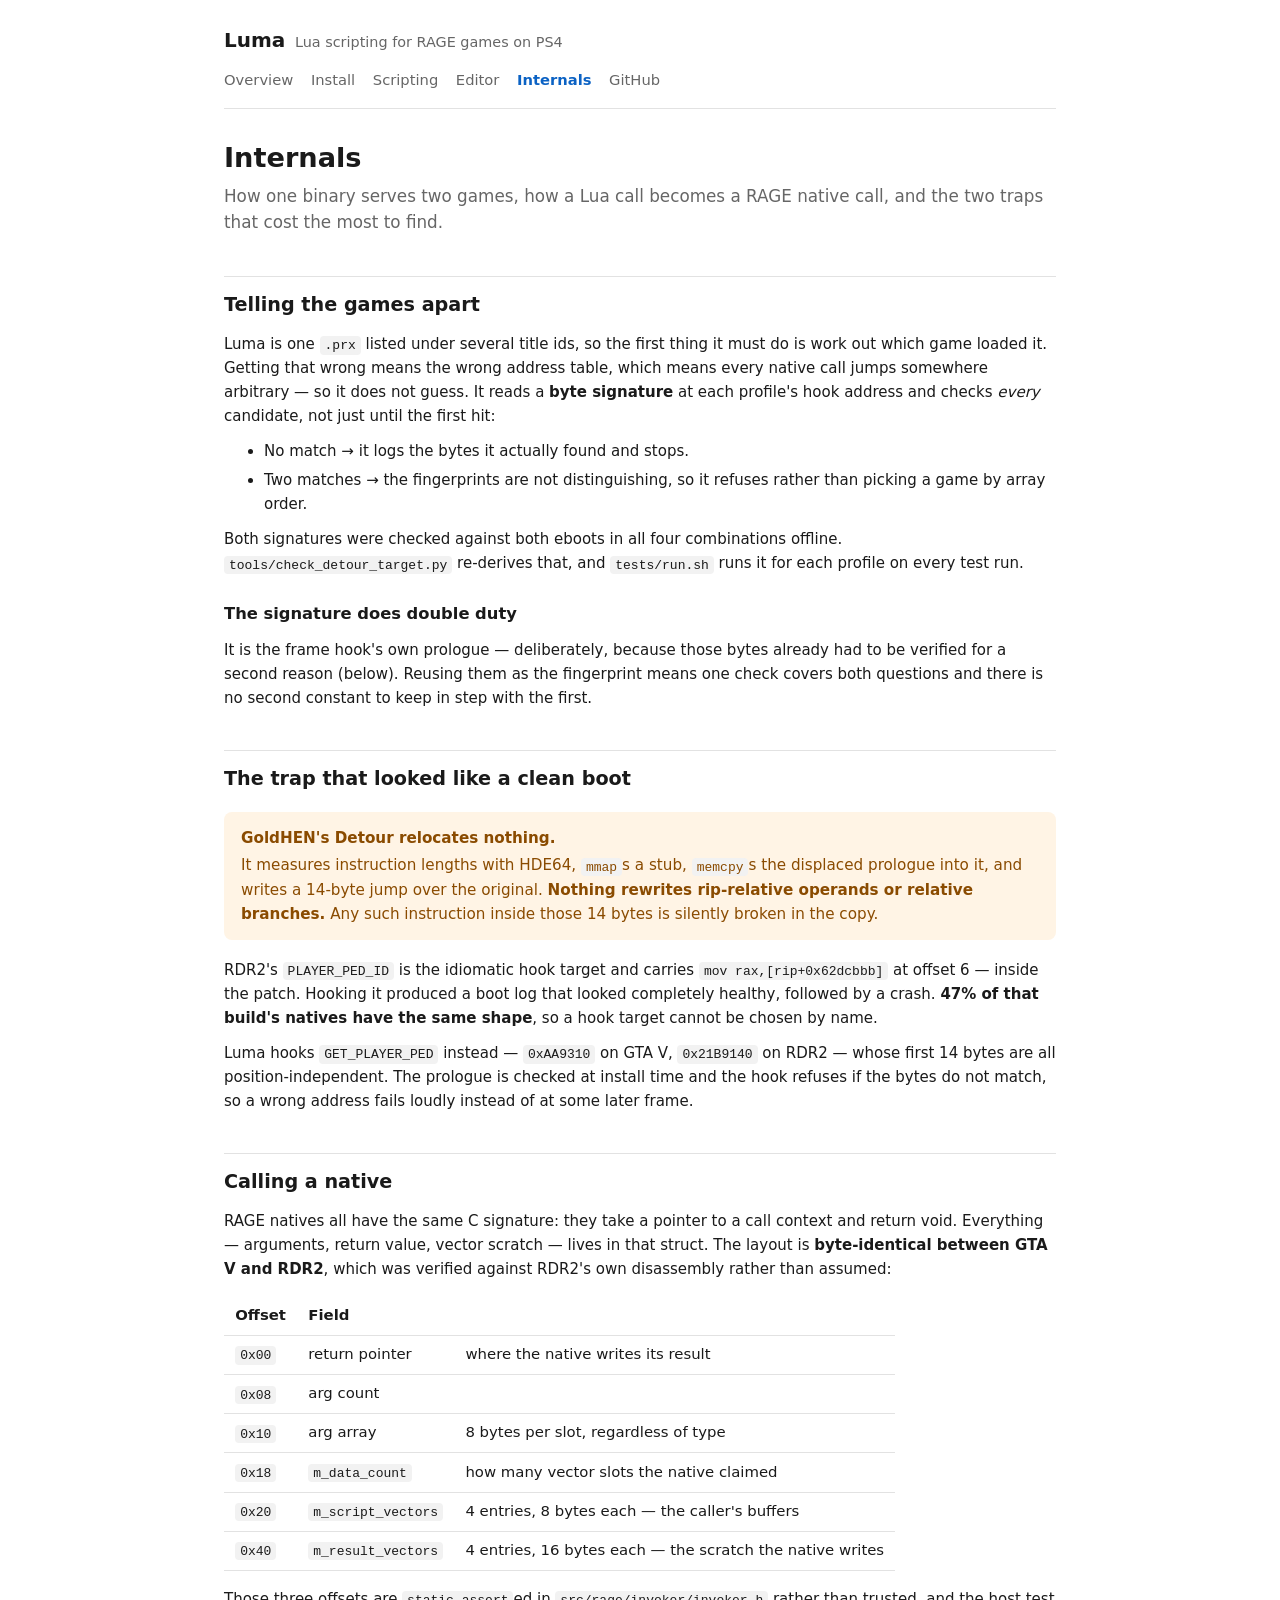
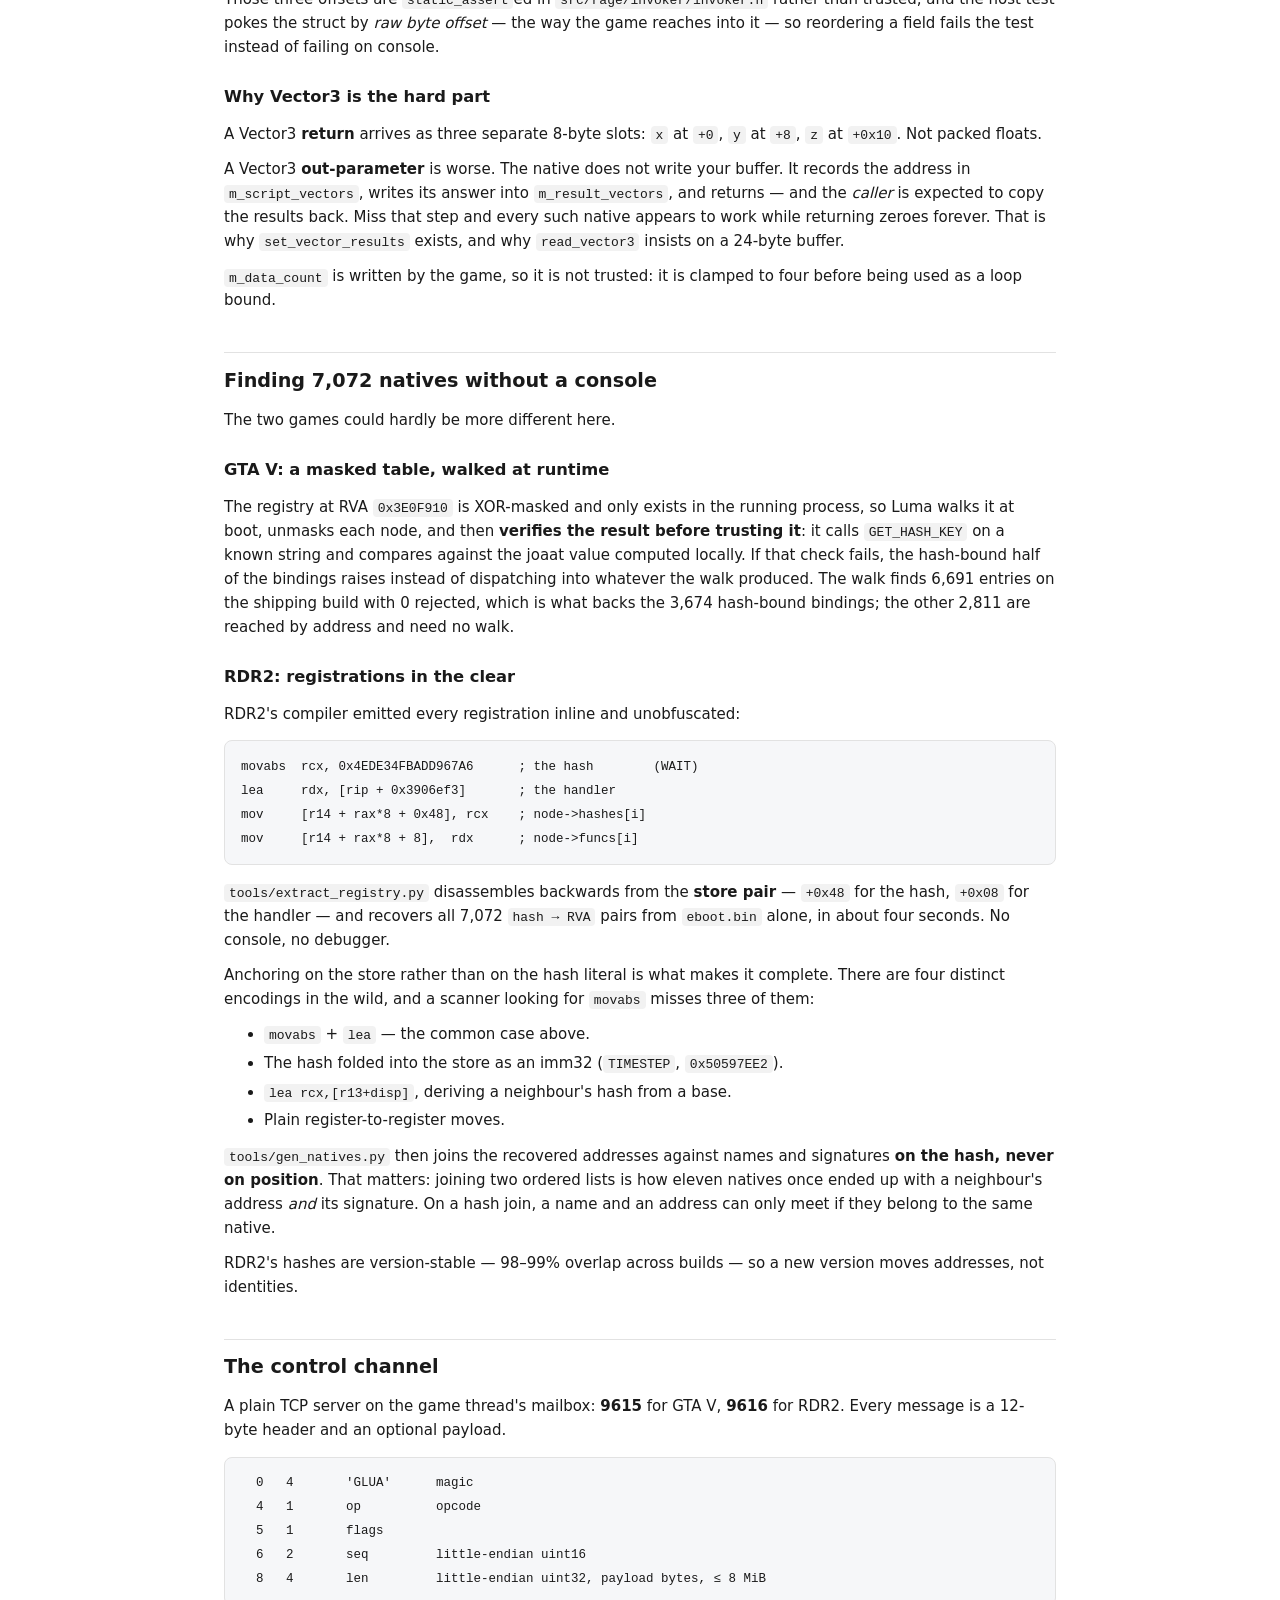
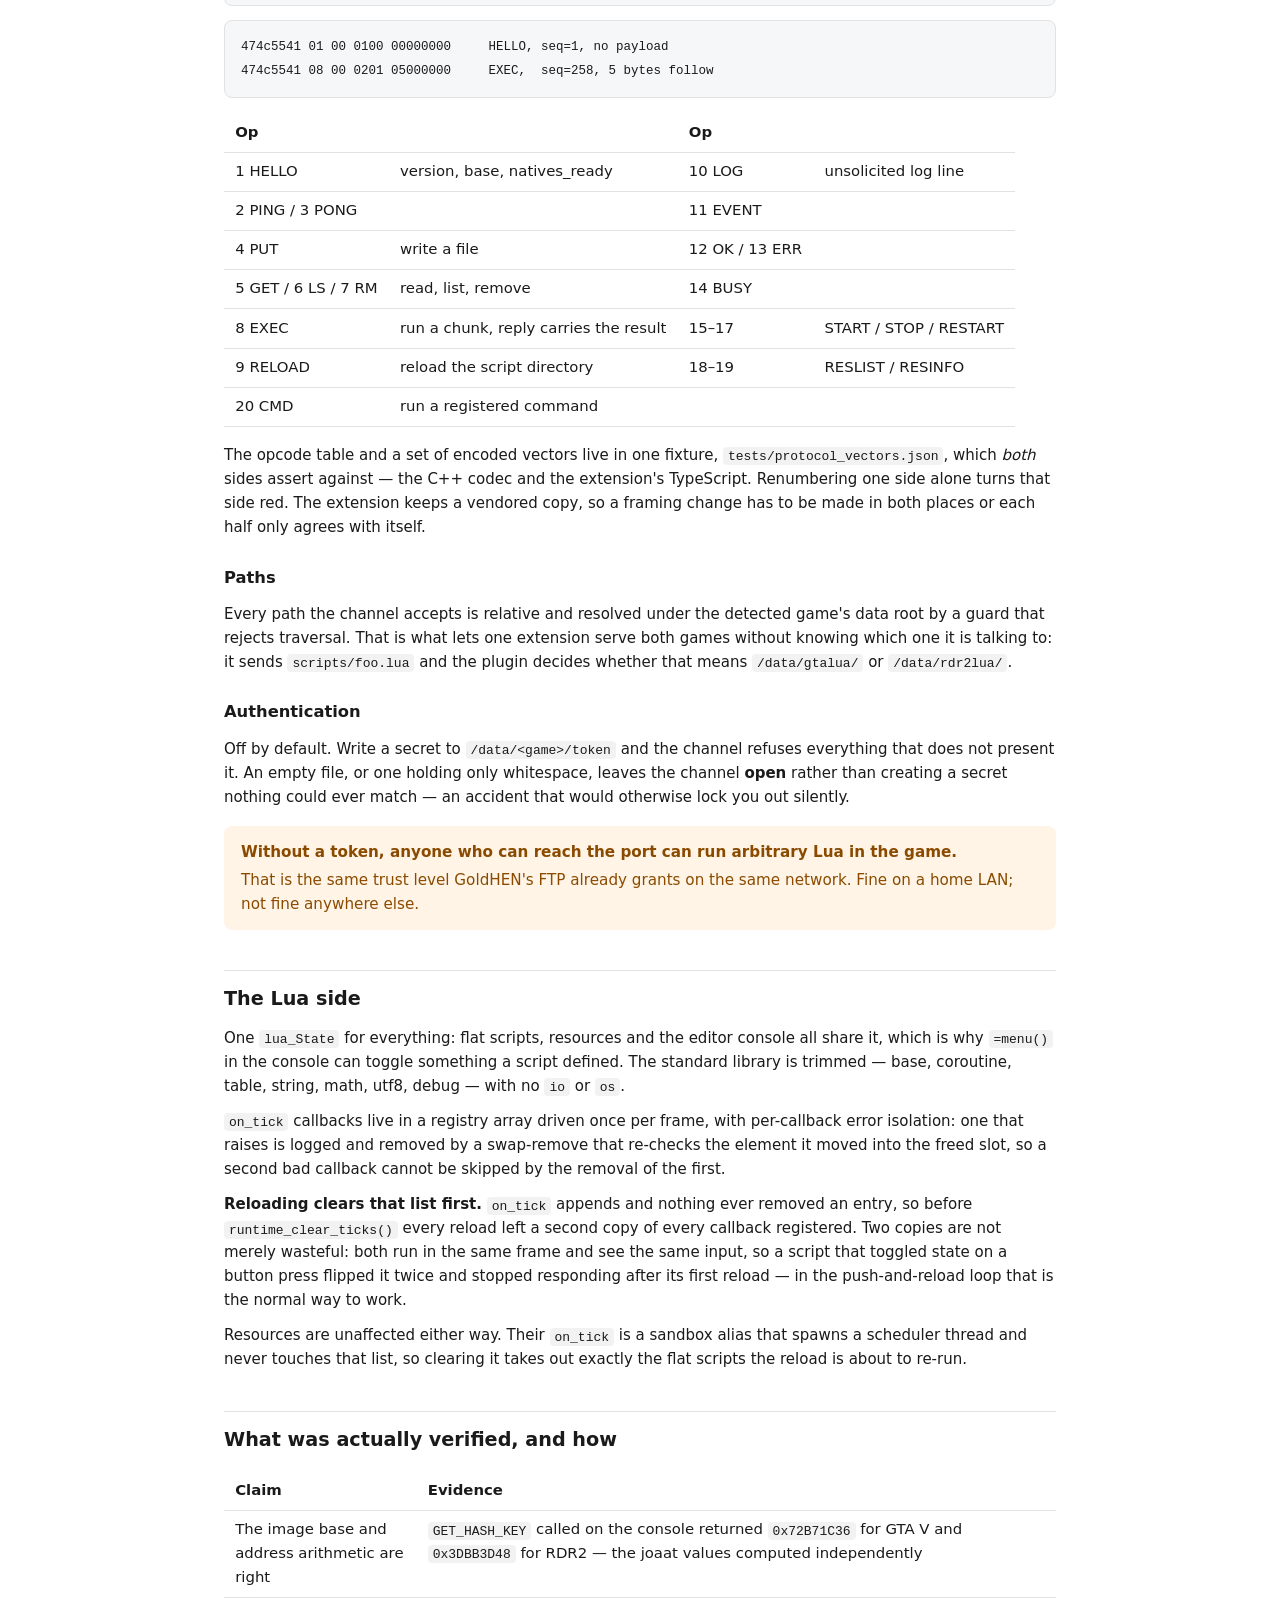
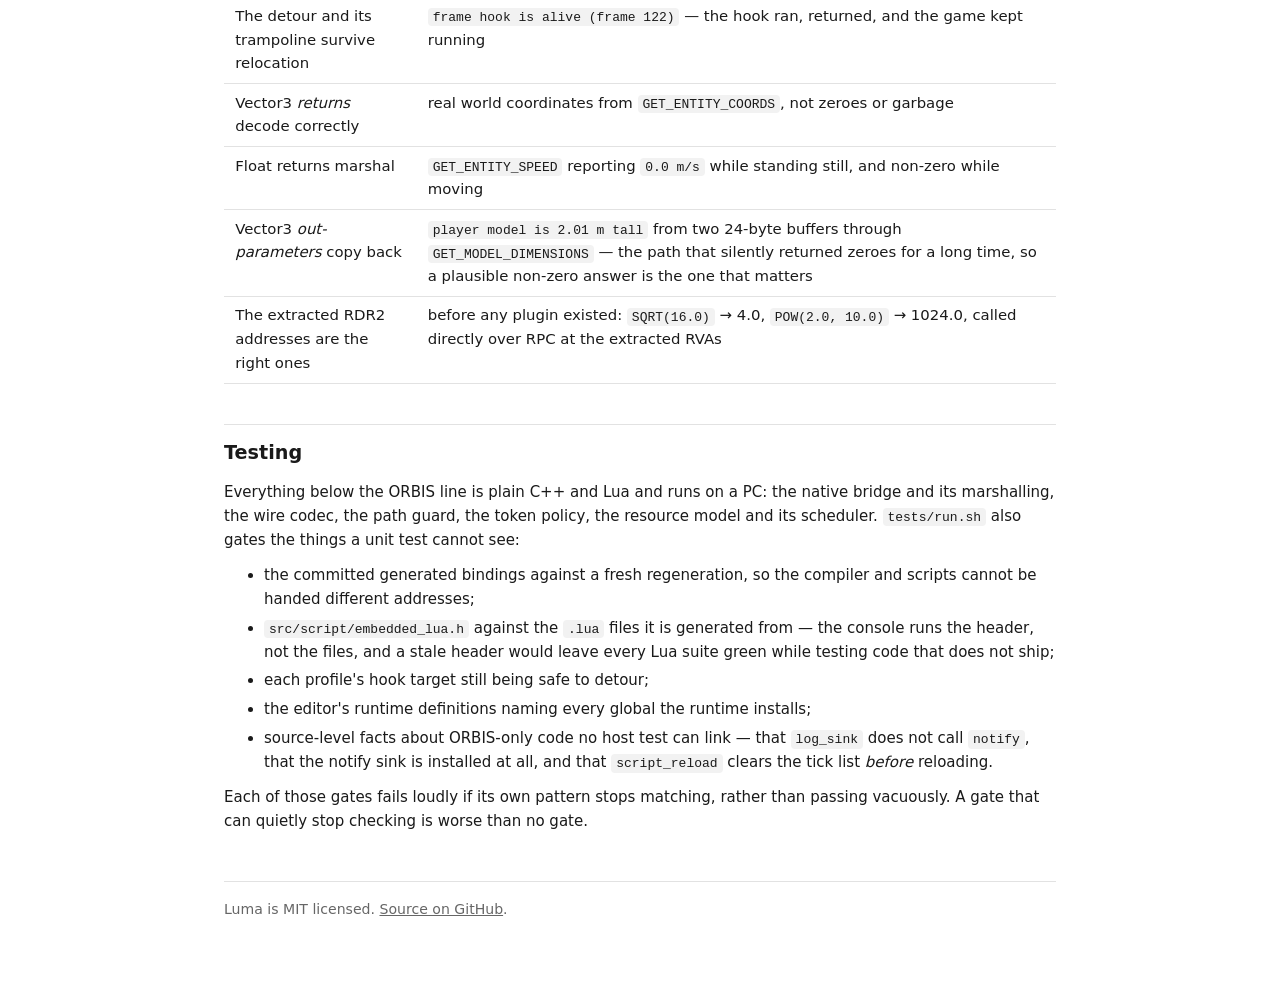
==== docs/internals.html @ c6dc3e10 "Documentation site, a licence, and the guard the tick fix turned into a bug docs/ is a static GitHub" ====
<!doctype html>
<html lang="en">
<meta charset="utf-8">
<title>Internals — Luma</title>
<meta name="viewport" content="width=device-width, initial-scale=1">
<meta name="description" content="How Luma tells the two games apart, calls a RAGE native, resolves 7,072 of them, and speaks to the editor.">
<link rel="stylesheet" href="style.css">

<header class="site">
  <div class="brand">
    <a class="name" href="index.html">Luma</a>
    <span class="tag">Lua scripting for RAGE games on PS4</span>
  </div>
  <nav class="site">
    <a href="index.html">Overview</a>
    <a href="install.html">Install</a>
    <a href="scripting.html">Scripting</a>
    <a href="editor.html">Editor</a>
    <a href="internals.html" aria-current="page">Internals</a>
    <a href="https://github.com/xeghosted/luma">GitHub</a>
  </nav>
</header>

<div class="wrap">

<h1>Internals</h1>
<p class="lede">
  How one binary serves two games, how a Lua call becomes a RAGE native call, and the
  two traps that cost the most to find.
</p>

<h2 id="profiles">Telling the games apart</h2>
<p>
  Luma is one <code>.prx</code> listed under several title ids, so the first thing it
  must do is work out which game loaded it. Getting that wrong means the wrong address
  table, which means every native call jumps somewhere arbitrary — so it does not
  guess. It reads a <b>byte signature</b> at each profile's hook address and checks
  <em>every</em> candidate, not just until the first hit:
</p>
<ul>
  <li>No match → it logs the bytes it actually found and stops.</li>
  <li>Two matches → the fingerprints are not distinguishing, so it refuses rather than
      picking a game by array order.</li>
</ul>
<p>
  Both signatures were checked against both eboots in all four combinations offline.
  <code>tools/check_detour_target.py</code> re-derives that, and
  <code>tests/run.sh</code> runs it for each profile on every test run.
</p>

<h3>The signature does double duty</h3>
<p>
  It is the frame hook's own prologue — deliberately, because those bytes already had
  to be verified for a second reason (below). Reusing them as the fingerprint means one
  check covers both questions and there is no second constant to keep in step with the
  first.
</p>

<h2 id="detour">The trap that looked like a clean boot</h2>
<div class="warn">
  <strong>GoldHEN's Detour relocates nothing.</strong>
  It measures instruction lengths with HDE64, <code>mmap</code>s a stub,
  <code>memcpy</code>s the displaced prologue into it, and writes a 14-byte jump over
  the original. <b>Nothing rewrites rip-relative operands or relative branches.</b> Any
  such instruction inside those 14 bytes is silently broken in the copy.
</div>
<p>
  RDR2's <code>PLAYER_PED_ID</code> is the idiomatic hook target and carries
  <code>mov rax,[rip+0x62dcbbb]</code> at offset 6 — inside the patch. Hooking it
  produced a boot log that looked completely healthy, followed by a crash.
  <b>47% of that build's natives have the same shape</b>, so a hook target cannot be
  chosen by name.
</p>
<p>
  Luma hooks <code>GET_PLAYER_PED</code> instead — <code>0xAA9310</code> on GTA V,
  <code>0x21B9140</code> on RDR2 — whose first 14 bytes are all position-independent.
  The prologue is checked at install time and the hook refuses if the bytes do not
  match, so a wrong address fails loudly instead of at some later frame.
</p>

<h2>Calling a native</h2>
<p>
  RAGE natives all have the same C signature: they take a pointer to a call context and
  return void. Everything — arguments, return value, vector scratch — lives in that
  struct. The layout is <b>byte-identical between GTA V and RDR2</b>, which was
  verified against RDR2's own disassembly rather than assumed:
</p>
<table>
  <tr><th>Offset</th><th>Field</th><th></th></tr>
  <tr><td><code>0x00</code></td><td>return pointer</td><td>where the native writes its result</td></tr>
  <tr><td><code>0x08</code></td><td>arg count</td><td></td></tr>
  <tr><td><code>0x10</code></td><td>arg array</td><td>8 bytes per slot, regardless of type</td></tr>
  <tr><td><code>0x18</code></td><td><code>m_data_count</code></td><td>how many vector slots the native claimed</td></tr>
  <tr><td><code>0x20</code></td><td><code>m_script_vectors</code></td><td>4 entries, 8 bytes each — the caller's buffers</td></tr>
  <tr><td><code>0x40</code></td><td><code>m_result_vectors</code></td><td>4 entries, 16 bytes each — the scratch the native writes</td></tr>
</table>
<p>
  Those three offsets are <code>static_assert</code>ed in
  <code>src/rage/invoker/invoker.h</code> rather than trusted, and the host test pokes
  the struct by <em>raw byte offset</em> — the way the game reaches into it — so
  reordering a field fails the test instead of failing on console.
</p>

<h3>Why Vector3 is the hard part</h3>
<p>
  A Vector3 <b>return</b> arrives as three separate 8-byte slots: <code>x</code> at
  <code>+0</code>, <code>y</code> at <code>+8</code>, <code>z</code> at
  <code>+0x10</code>. Not packed floats.
</p>
<p>
  A Vector3 <b>out-parameter</b> is worse. The native does not write your buffer. It
  records the address in <code>m_script_vectors</code>, writes its answer into
  <code>m_result_vectors</code>, and returns — and the <em>caller</em> is expected to
  copy the results back. Miss that step and every such native appears to work while
  returning zeroes forever. That is why <code>set_vector_results</code> exists, and why
  <code>read_vector3</code> insists on a 24-byte buffer.
</p>
<p>
  <code>m_data_count</code> is written by the game, so it is not trusted: it is clamped
  to four before being used as a loop bound.
</p>

<h2>Finding 7,072 natives without a console</h2>
<p>The two games could hardly be more different here.</p>

<h3>GTA V: a masked table, walked at runtime</h3>
<p>
  The registry at RVA <code>0x3E0F910</code> is XOR-masked and only exists in the
  running process, so Luma walks it at boot, unmasks each node, and then <b>verifies
  the result before trusting it</b>: it calls <code>GET_HASH_KEY</code> on a known
  string and compares against the joaat value computed locally. If that check fails,
  the hash-bound half of the bindings raises instead of dispatching into whatever the
  walk produced. The walk finds 6,691 entries on the shipping build with 0 rejected, which is what backs the 3,674 hash-bound bindings; the other 2,811 are reached by address and need no walk.
</p>

<h3>RDR2: registrations in the clear</h3>
<p>
  RDR2's compiler emitted every registration inline and unobfuscated:
</p>
<pre><code>movabs  rcx, 0x4EDE34FBADD967A6      ; the hash        (WAIT)
lea     rdx, [rip + 0x3906ef3]       ; the handler
mov     [r14 + rax*8 + 0x48], rcx    ; node-&gt;hashes[i]
mov     [r14 + rax*8 + 8],  rdx      ; node-&gt;funcs[i]</code></pre>
<p>
  <code>tools/extract_registry.py</code> disassembles backwards from the
  <b>store pair</b> — <code>+0x48</code> for the hash, <code>+0x08</code> for the
  handler — and recovers all 7,072 <code>hash → RVA</code> pairs from
  <code>eboot.bin</code> alone, in about four seconds. No console, no debugger.
</p>
<p>
  Anchoring on the store rather than on the hash literal is what makes it complete.
  There are four distinct encodings in the wild, and a scanner looking for
  <code>movabs</code> misses three of them:
</p>
<ul>
  <li><code>movabs</code> + <code>lea</code> — the common case above.</li>
  <li>The hash folded into the store as an imm32 (<code>TIMESTEP</code>,
      <code>0x50597EE2</code>).</li>
  <li><code>lea rcx,[r13+disp]</code>, deriving a neighbour's hash from a base.</li>
  <li>Plain register-to-register moves.</li>
</ul>
<p>
  <code>tools/gen_natives.py</code> then joins the recovered addresses against names and
  signatures <b>on the hash, never on position</b>. That matters: joining two ordered
  lists is how eleven natives once ended up with a neighbour's address <em>and</em> its
  signature. On a hash join, a name and an address can only meet if they belong to the
  same native.
</p>
<p>
  RDR2's hashes are version-stable — 98–99% overlap across builds — so a new version
  moves addresses, not identities.
</p>

<h2 id="protocol">The control channel</h2>
<p>
  A plain TCP server on the game thread's mailbox: <b>9615</b> for GTA V,
  <b>9616</b> for RDR2. Every message is a 12-byte header and an optional payload.
</p>
<pre><code>  0   4       'GLUA'      magic
  4   1       op          opcode
  5   1       flags
  6   2       seq         little-endian uint16
  8   4       len         little-endian uint32, payload bytes, ≤ 8 MiB</code></pre>
<pre><code>474c5541 01 00 0100 00000000     HELLO, seq=1, no payload
474c5541 08 00 0201 05000000     EXEC,  seq=258, 5 bytes follow</code></pre>

<table>
  <tr><th>Op</th><th></th><th>Op</th><th></th></tr>
  <tr><td>1 HELLO</td><td>version, base, natives_ready</td><td>10 LOG</td><td>unsolicited log line</td></tr>
  <tr><td>2 PING / 3 PONG</td><td></td><td>11 EVENT</td><td></td></tr>
  <tr><td>4 PUT</td><td>write a file</td><td>12 OK / 13 ERR</td><td></td></tr>
  <tr><td>5 GET / 6 LS / 7 RM</td><td>read, list, remove</td><td>14 BUSY</td><td></td></tr>
  <tr><td>8 EXEC</td><td>run a chunk, reply carries the result</td><td>15–17</td><td>START / STOP / RESTART</td></tr>
  <tr><td>9 RELOAD</td><td>reload the script directory</td><td>18–19</td><td>RESLIST / RESINFO</td></tr>
  <tr><td>20 CMD</td><td>run a registered command</td><td></td><td></td></tr>
</table>

<p>
  The opcode table and a set of encoded vectors live in one fixture,
  <code>tests/protocol_vectors.json</code>, which <em>both</em> sides assert against —
  the C++ codec and the extension's TypeScript. Renumbering one side alone turns that
  side red. The extension keeps a vendored copy, so a framing change has to be made in
  both places or each half only agrees with itself.
</p>

<h3>Paths</h3>
<p>
  Every path the channel accepts is relative and resolved under the detected game's
  data root by a guard that rejects traversal. That is what lets one extension serve
  both games without knowing which one it is talking to: it sends
  <code>scripts/foo.lua</code> and the plugin decides whether that means
  <code>/data/gtalua/</code> or <code>/data/rdr2lua/</code>.
</p>

<h3 id="auth">Authentication</h3>
<p>
  Off by default. Write a secret to <code>/data/&lt;game&gt;/token</code> and the
  channel refuses everything that does not present it. An empty file, or one holding
  only whitespace, leaves the channel <b>open</b> rather than creating a secret nothing
  could ever match — an accident that would otherwise lock you out silently.
</p>
<div class="warn">
  <strong>Without a token, anyone who can reach the port can run arbitrary Lua in the
  game.</strong>
  That is the same trust level GoldHEN's FTP already grants on the same network. Fine
  on a home LAN; not fine anywhere else.
</div>

<h2>The Lua side</h2>
<p>
  One <code>lua_State</code> for everything: flat scripts, resources and the editor
  console all share it, which is why <code>=menu()</code> in the console can toggle
  something a script defined. The standard library is trimmed —
  base, coroutine, table, string, math, utf8, debug — with no <code>io</code> or
  <code>os</code>.
</p>
<p>
  <code>on_tick</code> callbacks live in a registry array driven once per frame, with
  per-callback error isolation: one that raises is logged and removed by a swap-remove
  that re-checks the element it moved into the freed slot, so a second bad callback
  cannot be skipped by the removal of the first.
</p>
<p>
  <b>Reloading clears that list first.</b> <code>on_tick</code> appends and nothing ever
  removed an entry, so before <code>runtime_clear_ticks()</code> every reload left a
  second copy of every callback registered. Two copies are not merely wasteful: both
  run in the same frame and see the same input, so a script that toggled state on a
  button press flipped it twice and stopped responding after its first reload — in the
  push-and-reload loop that is the normal way to work.
</p>
<p>
  Resources are unaffected either way. Their <code>on_tick</code> is a sandbox alias
  that spawns a scheduler thread and never touches that list, so clearing it takes out
  exactly the flat scripts the reload is about to re-run.
</p>

<h2 id="evidence">What was actually verified, and how</h2>
<table>
  <tr><th>Claim</th><th>Evidence</th></tr>
  <tr><td>The image base and address arithmetic are right</td><td><code>GET_HASH_KEY</code> called on the console returned <code>0x72B71C36</code> for GTA V and <code>0x3DBB3D48</code> for RDR2 — the joaat values computed independently</td></tr>
  <tr><td>The detour and its trampoline survive relocation</td><td><code>frame hook is alive (frame 122)</code> — the hook ran, returned, and the game kept running</td></tr>
  <tr><td>Vector3 <em>returns</em> decode correctly</td><td>real world coordinates from <code>GET_ENTITY_COORDS</code>, not zeroes or garbage</td></tr>
  <tr><td>Float returns marshal</td><td><code>GET_ENTITY_SPEED</code> reporting <code>0.0 m/s</code> while standing still, and non-zero while moving</td></tr>
  <tr><td>Vector3 <em>out-parameters</em> copy back</td><td><code>player model is 2.01 m tall</code> from two 24-byte buffers through <code>GET_MODEL_DIMENSIONS</code> — the path that silently returned zeroes for a long time, so a plausible non-zero answer is the one that matters</td></tr>
  <tr><td>The extracted RDR2 addresses are the right ones</td><td>before any plugin existed: <code>SQRT(16.0)</code> → 4.0, <code>POW(2.0, 10.0)</code> → 1024.0, called directly over RPC at the extracted RVAs</td></tr>
</table>

<h2>Testing</h2>
<p>
  Everything below the ORBIS line is plain C++ and Lua and runs on a PC:
  the native bridge and its marshalling, the wire codec, the path guard, the token
  policy, the resource model and its scheduler. <code>tests/run.sh</code> also gates
  the things a unit test cannot see:
</p>
<ul>
  <li>the committed generated bindings against a fresh regeneration, so the compiler
      and scripts cannot be handed different addresses;</li>
  <li><code>src/script/embedded_lua.h</code> against the <code>.lua</code> files it is
      generated from — the console runs the header, not the files, and a stale header
      would leave every Lua suite green while testing code that does not ship;</li>
  <li>each profile's hook target still being safe to detour;</li>
  <li>the editor's runtime definitions naming every global the runtime installs;</li>
  <li>source-level facts about ORBIS-only code no host test can link — that
      <code>log_sink</code> does not call <code>notify</code>, that the notify sink is
      installed at all, and that <code>script_reload</code> clears the tick list
      <em>before</em> reloading.</li>
</ul>
<p>
  Each of those gates fails loudly if its own pattern stops matching, rather than
  passing vacuously. A gate that can quietly stop checking is worse than no gate.
</p>

</div>

<footer class="site">
  <div class="wrap">
    Luma is MIT licensed.
    <a href="https://github.com/xeghosted/luma">Source on GitHub</a>.
  </div>
</footer>
</html>
---- docs/style.css ----
/* Shared by every page under docs/. Deliberately one small stylesheet rather
   than a framework: GitHub Pages serves this folder as-is, with no build step,
   so anything that needs compiling would need a pipeline nobody would run. */

:root {
  color-scheme: light dark;
  --bg: #ffffff; --fg: #1a1a1a; --muted: #666; --line: #e2e2e2;
  --chip: #f2f2f2; --warn-bg: #fff4e5; --warn-fg: #8a4b00;
  --accent: #0b62c4; --code-bg: #f6f7f9;
}
@media (prefers-color-scheme: dark) {
  :root {
    --bg: #16181c; --fg: #e8e8e8; --muted: #9aa0a6; --line: #2c2f36;
    --chip: #232730; --warn-bg: #3a2a12; --warn-fg: #f0b060;
    --accent: #6ba7f5; --code-bg: #1c1f26;
  }
}

* { box-sizing: border-box; }
body {
  margin: 0; padding: 0 1.5rem 4rem; background: var(--bg); color: var(--fg);
  font: 15px/1.6 ui-sans-serif, system-ui, -apple-system, sans-serif;
}
.wrap { max-width: 52rem; margin: 0 auto; }

/* --- masthead and navigation --- */
header.site {
  max-width: 52rem; margin: 0 auto; padding: 1.5rem 0 1rem;
  border-bottom: 1px solid var(--line);
}
header.site .brand { display: flex; align-items: baseline; gap: .6rem; flex-wrap: wrap; }
header.site .brand a.name {
  font-size: 1.25rem; font-weight: 650; color: var(--fg); text-decoration: none;
}
header.site .brand .tag { color: var(--muted); font-size: .9rem; }
nav.site { display: flex; flex-wrap: wrap; gap: .25rem 1.1rem; margin-top: .75rem; }
nav.site a { color: var(--muted); text-decoration: none; font-size: .92rem; }
nav.site a:hover { color: var(--fg); }
nav.site a[aria-current="page"] { color: var(--accent); font-weight: 600; }

/* --- prose --- */
h1 { font-size: 1.7rem; margin: 2rem 0 .5rem; line-height: 1.25; }
h2 {
  font-size: 1.2rem; margin: 2.5rem 0 .6rem; padding-top: .8rem;
  border-top: 1px solid var(--line);
}
h3 { font-size: 1.02rem; margin: 1.6rem 0 .4rem; }
p, ul, ol { margin: .7rem 0; }
li { margin: .3rem 0; }
a { color: var(--accent); }
.lede { font-size: 1.05rem; color: var(--muted); margin-top: .25rem; }

code {
  font: 13px/1.5 ui-monospace, SFMono-Regular, Menlo, Consolas, monospace;
  background: var(--chip); padding: .12em .38em; border-radius: 4px;
}
pre {
  background: var(--code-bg); border: 1px solid var(--line); border-radius: 8px;
  padding: .85rem 1rem; overflow-x: auto; margin: .9rem 0;
}
pre code { background: none; padding: 0; font-size: 12.5px; }

table { border-collapse: collapse; width: 100%; margin: 1rem 0; font-size: .93rem; display: block; overflow-x: auto; }
th, td { text-align: left; padding: .45rem .7rem; border-bottom: 1px solid var(--line); vertical-align: top; }
th { font-weight: 620; white-space: nowrap; }
td code { white-space: nowrap; }

/* --- callouts --- */
.note, .warn {
  border-radius: 8px; padding: .8rem 1rem; margin: 1.1rem 0; font-size: .95rem;
  border: 1px solid var(--line); background: var(--chip);
}
.warn { background: var(--warn-bg); color: var(--warn-fg); border-color: transparent; }
.note strong, .warn strong { display: block; margin-bottom: .2rem; }

footer.site {
  max-width: 52rem; margin: 3rem auto 0; padding-top: 1rem;
  border-top: 1px solid var(--line); color: var(--muted); font-size: .88rem;
}
footer.site a { color: var(--muted); }

/* Cards on the landing page. */
.cards { display: grid; gap: .8rem; grid-template-columns: repeat(auto-fit, minmax(15rem, 1fr)); margin: 1.2rem 0; }
.card {
  border: 1px solid var(--line); border-radius: 10px; padding: .9rem 1rem;
  text-decoration: none; color: inherit; display: block;
}
.card:hover { border-color: var(--accent); }
.card b { display: block; margin-bottom: .2rem; }
.card span { color: var(--muted); font-size: .9rem; }
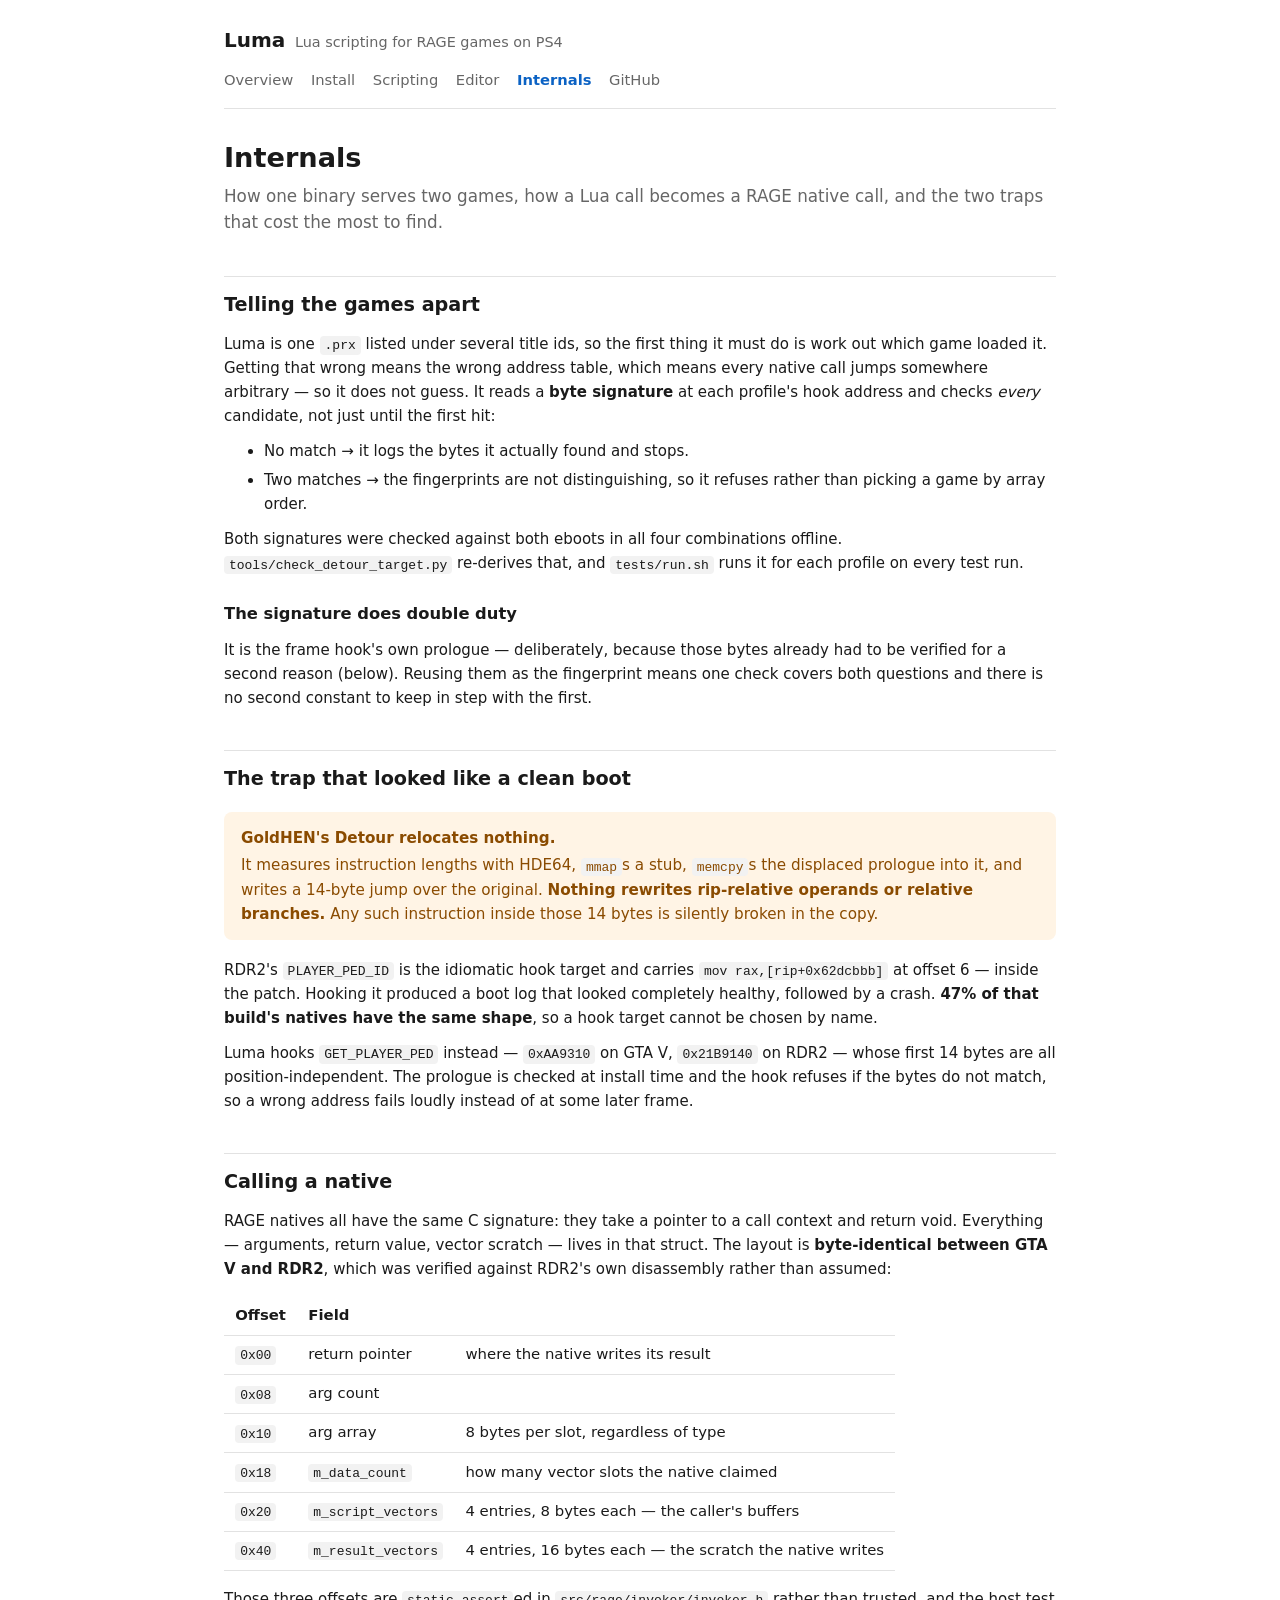
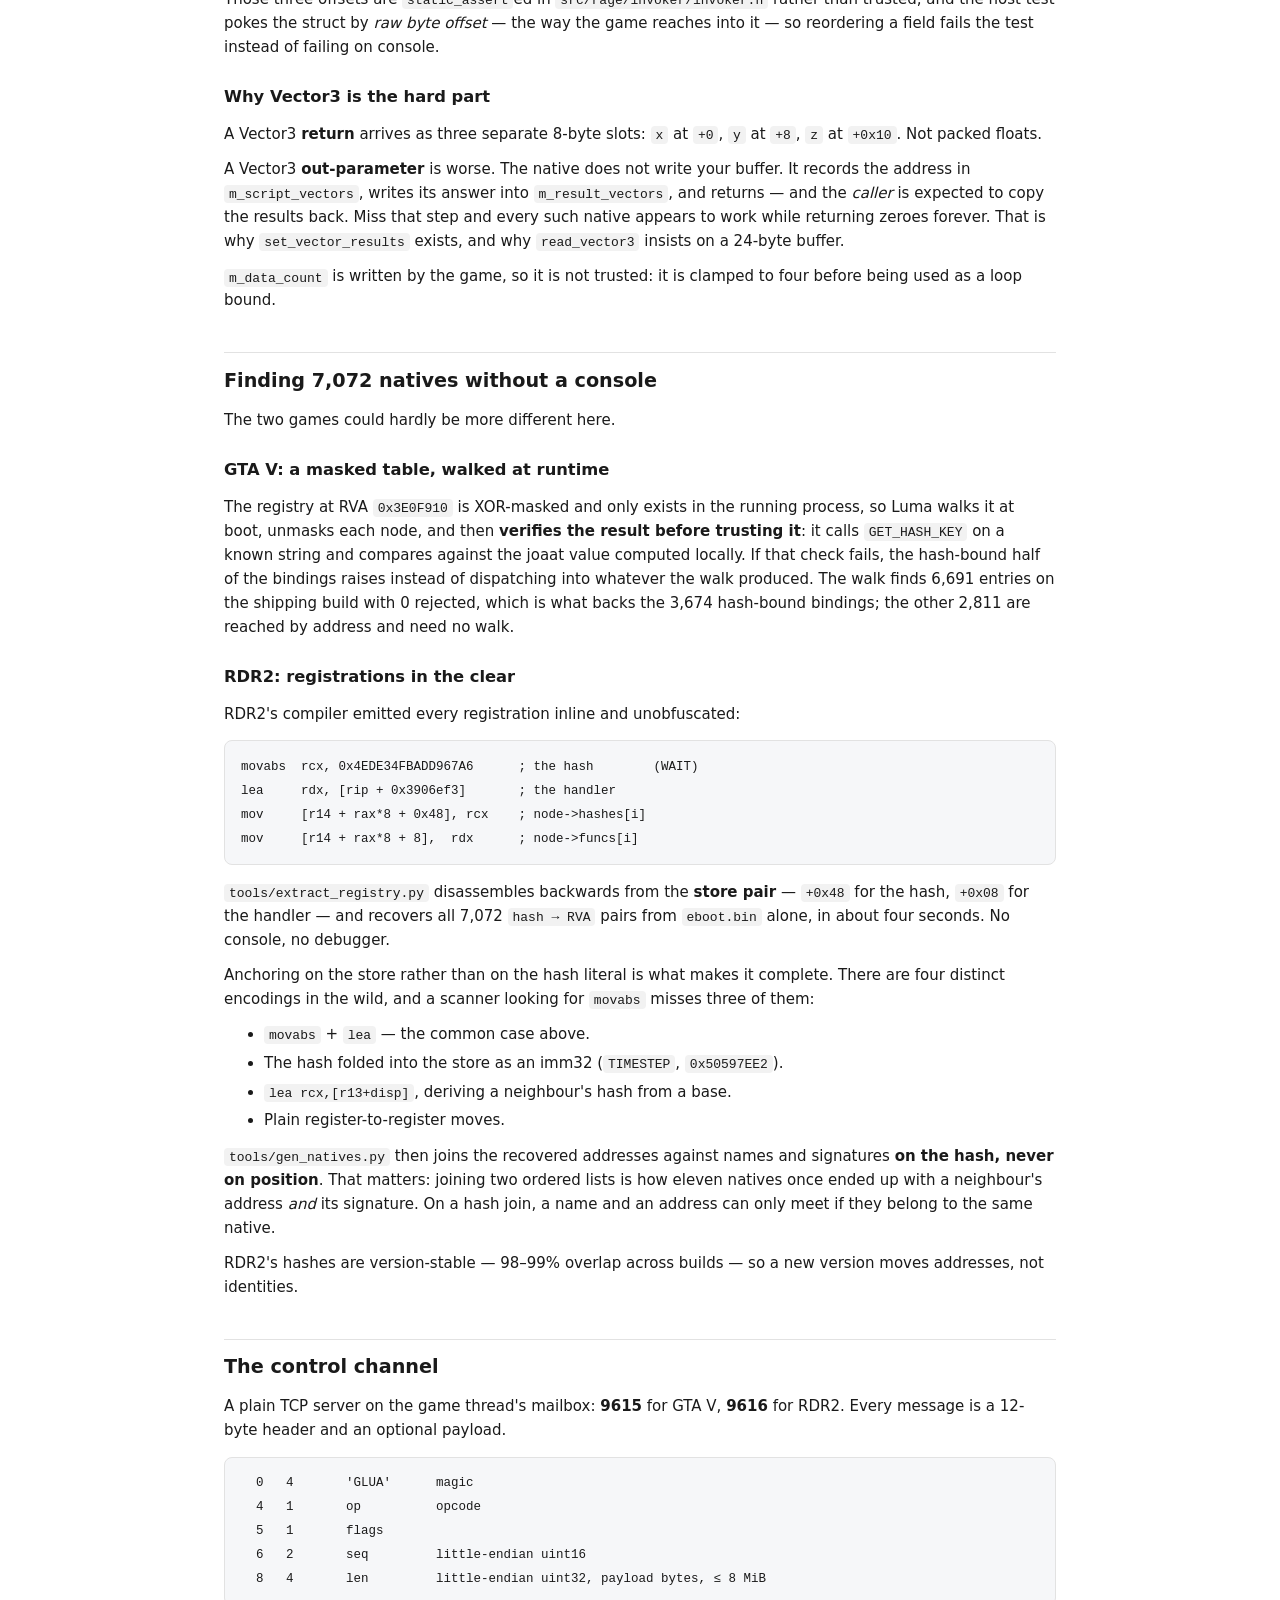
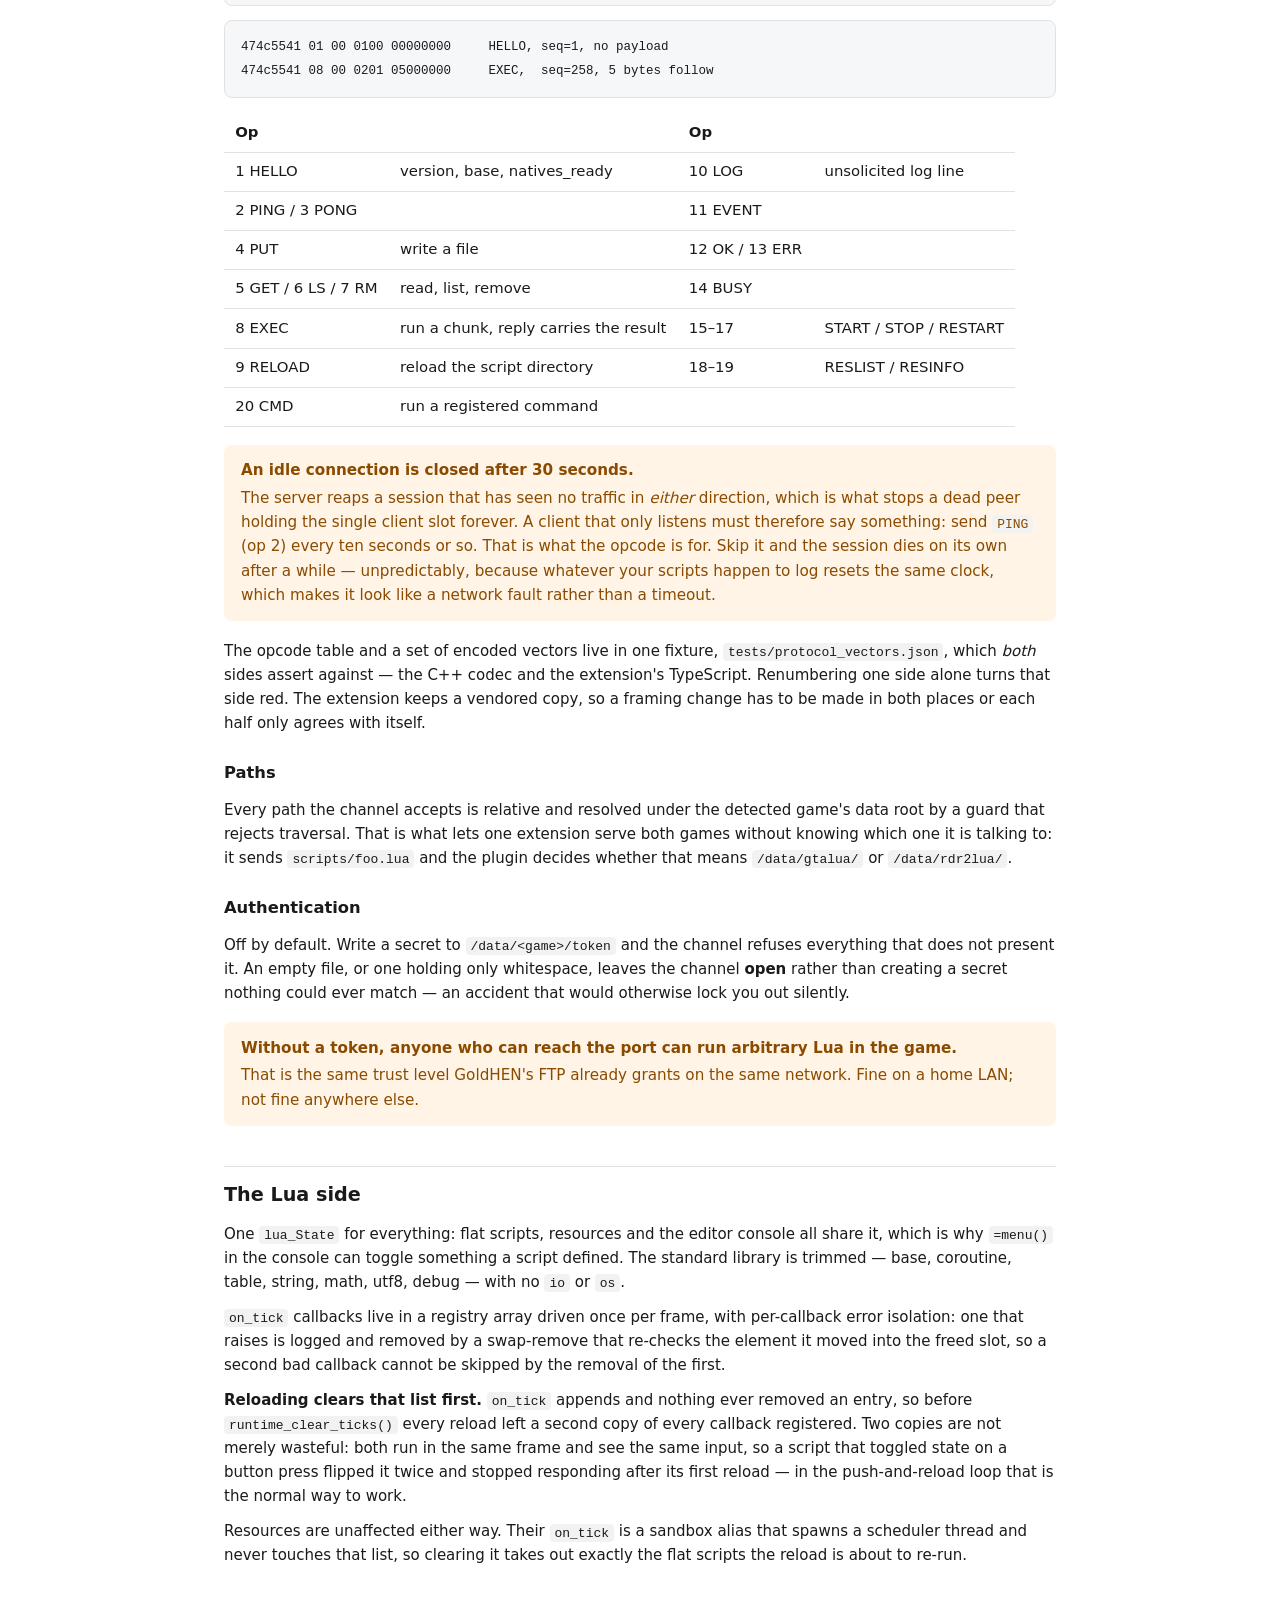
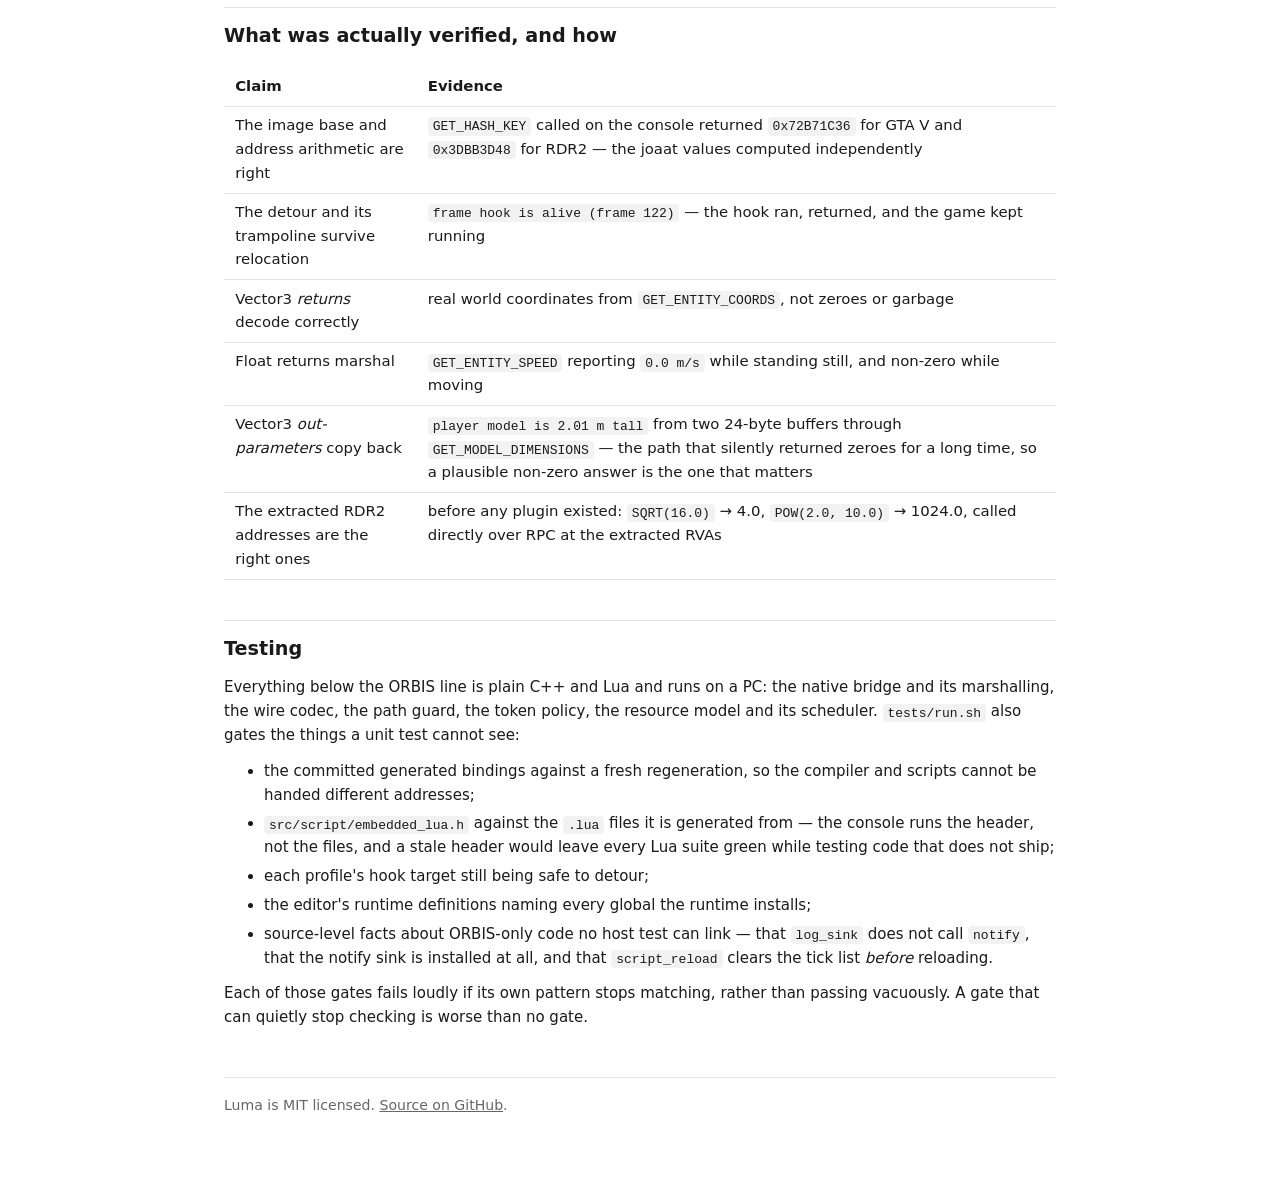
==== commit 9b9c6056: "Document the 30-second idle timeout in the protocol section A client that only listens is closed aft" ====
--- a/docs/internals.html
+++ b/docs/internals.html
@@ -195,6 +195,17 @@
   <tr><td>20 CMD</td><td>run a registered command</td><td></td><td></td></tr>
 </table>
 
+<div class="warn">
+  <strong>An idle connection is closed after 30 seconds.</strong>
+  The server reaps a session that has seen no traffic in <em>either</em>
+  direction, which is what stops a dead peer holding the single client slot
+  forever. A client that only listens must therefore say something: send
+  <code>PING</code> (op&nbsp;2) every ten seconds or so. That is what the opcode
+  is for. Skip it and the session dies on its own after a while &mdash;
+  unpredictably, because whatever your scripts happen to log resets the same
+  clock, which makes it look like a network fault rather than a timeout.
+</div>
+
 <p>
   The opcode table and a set of encoded vectors live in one fixture,
   <code>tests/protocol_vectors.json</code>, which <em>both</em> sides assert against —
